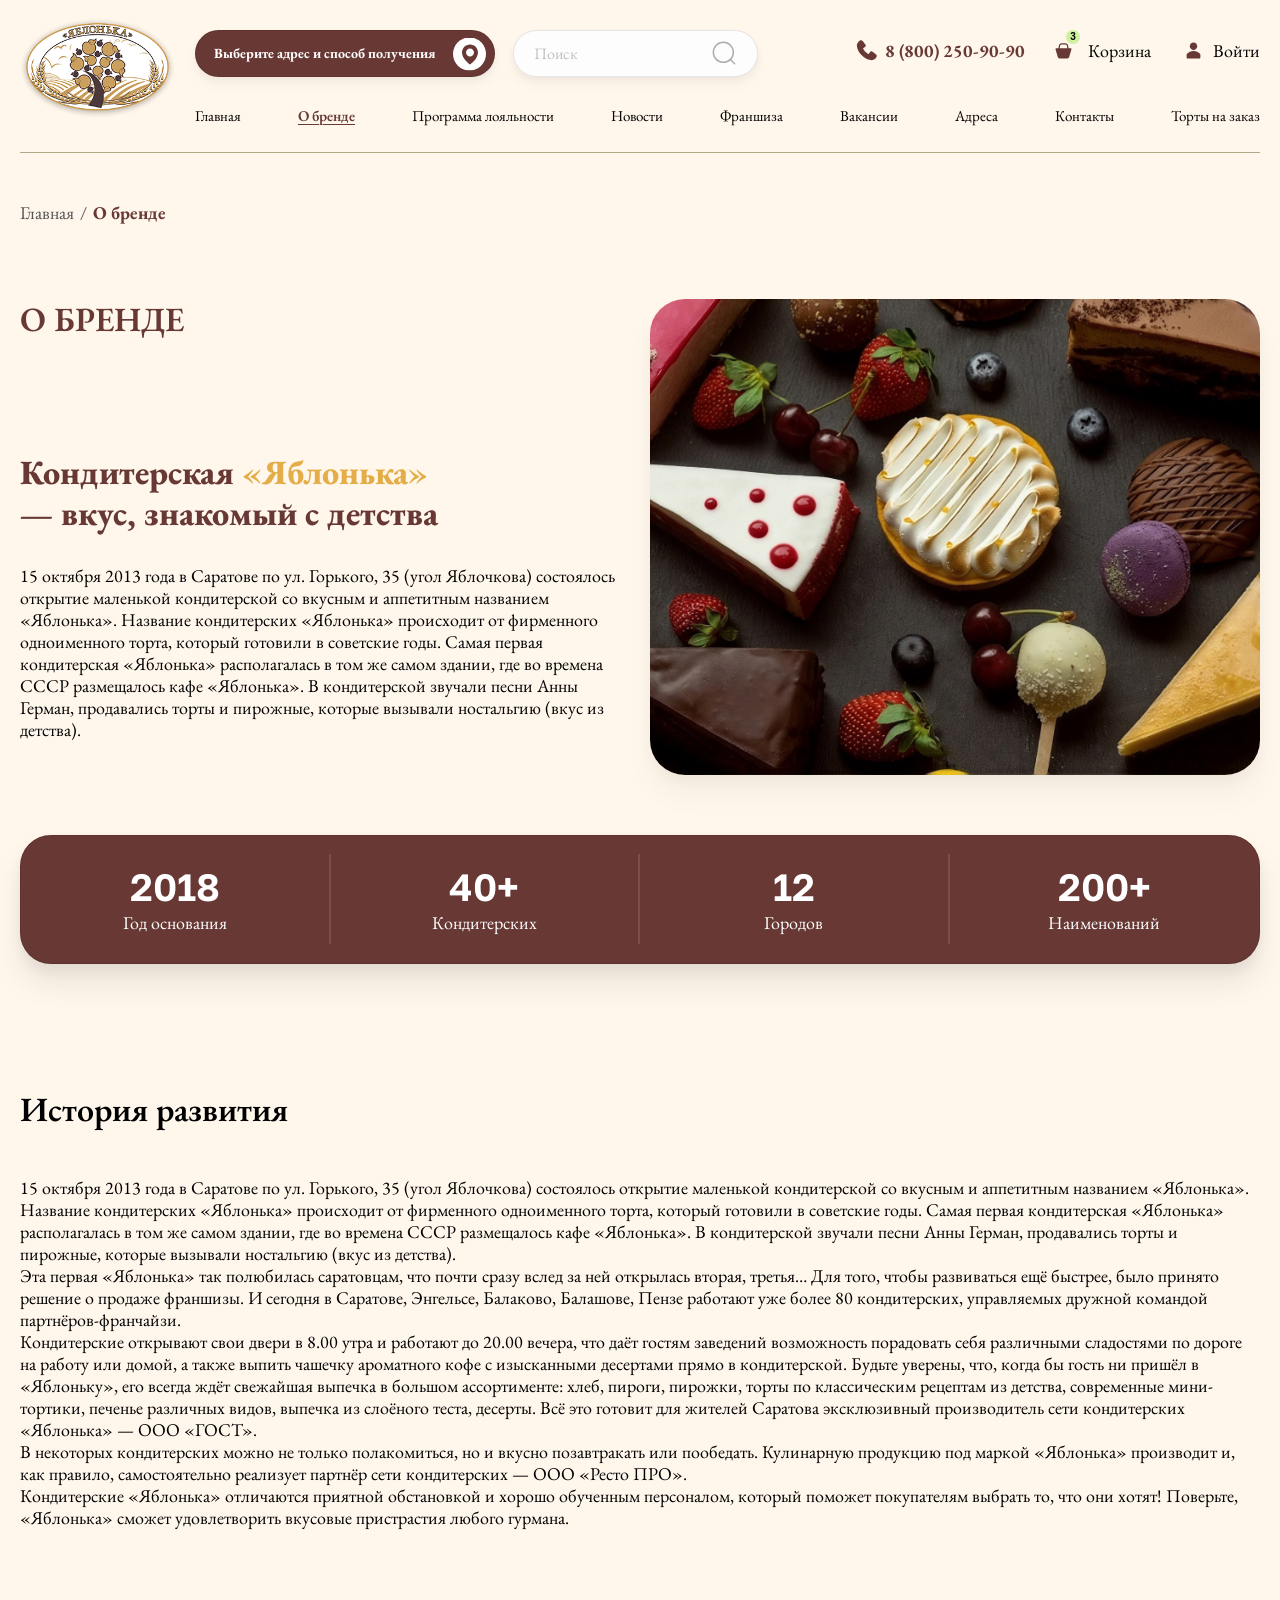
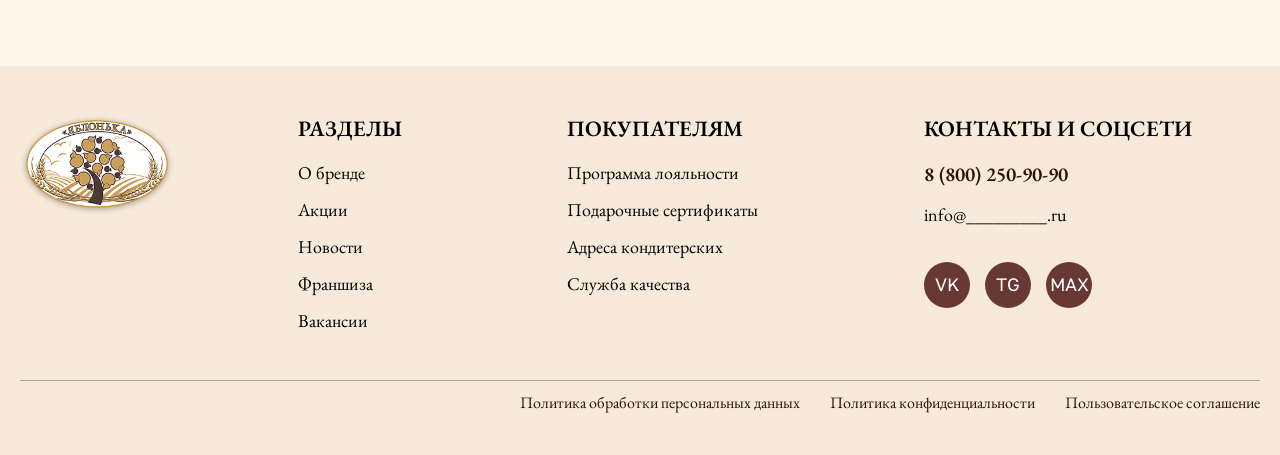
==== about.html @ ccea05e6 "show version1" ====
<!DOCTYPE html>
<html lang="ru">
  <head>
    <meta charset="UTF-8">
    <meta name="viewport" content="width=device-width, initial-scale=1.0">
    <meta name="description" content="История и ценности сети кондитерских «Яблонька».">
    <title>О бренде — Яблонька</title>
    <link rel="icon" href="images/logo.png" type="image/png">

    <link rel="preconnect" href="https://fonts.googleapis.com">
    <link rel="preconnect" href="https://fonts.gstatic.com" crossorigin>
    <link href="https://fonts.googleapis.com/css2?family=EB+Garamond:wght@400;600;700;800&family=Golos+Text:wght@400;600;700&display=swap" rel="stylesheet">

    <link rel="stylesheet" href="vendor/fancybox/fancybox-6.1.15.css">
    <link rel="stylesheet" href="vendor/select2/select2-4.0.13.min.css">
    <link rel="stylesheet" href="css/style.css">
  </head>
  <body>
    <header class="site-header" data-site-header-root>
      <div class="site-header__container">
        <div class="site-header__top">
          <a class="site-header__logo-link" href="index.html" aria-label="Яблонька — главная страница">
            <img class="site-header__logo" src="images/logo.png" alt="Яблонька">
          </a>

          <button class="address-button" type="button" aria-label="Выберите адрес и способ получения" aria-haspopup="dialog" aria-controls="address-modal" data-address-modal-open>
            <span class="address-button__text">Выберите адрес и способ получения</span>
            <span class="address-button__icon-shell" aria-hidden="true">
              <img class="address-button__circle" src="images/address-circle.svg" alt="">
              <img class="address-button__pin" src="images/address-pin.svg" alt="">
            </span>
          </button>

          <form class="site-search site-header__desktop-search" role="search">
            <label class="visually-hidden" for="site-search-desktop">Поиск по сайту</label>
            <input class="site-search__input" id="site-search-desktop" type="search" name="query" placeholder="Поиск">
            <button class="site-search__button" type="submit" aria-label="Найти">
              <img class="site-search__icon" src="images/search.svg" alt="">
            </button>
          </form>

          <a class="site-header__phone" href="tel:88002509090" aria-label="Позвонить по номеру 8 (800) 250-90-90">
            <span class="site-header__phone-icon" aria-hidden="true">
              <img class="site-header__phone-icon-image" src="images/header-decoration.svg" alt="">
            </span>
            <span class="site-header__phone-text">8 (800) 250-90-90</span>
          </a>

          <a class="site-header__cart" href="#" aria-label="Корзина, 3 товара">
            <span class="site-header__cart-icon-shell" aria-hidden="true">
              <img class="site-header__cart-icon" src="images/cart.svg" alt="">
              <span class="site-header__cart-count-shell">
                <img class="site-header__cart-count-circle" src="images/cart-count.svg" alt="">
                <span class="site-header__cart-count">3</span>
              </span>
            </span>
            <span class="site-header__cart-text">Корзина</span>
          </a>

          <a class="site-header__account" href="#">
            <img class="site-header__account-icon" src="images/account.svg" alt="">
            <span>Войти</span>
          </a>

          <button class="site-header__menu-toggle" type="button" aria-expanded="false" aria-controls="site-navigation" aria-label="Открыть меню" data-menu-toggle>
            <span class="site-header__menu-line"></span>
            <span class="site-header__menu-line"></span>
            <span class="site-header__menu-line"></span>
          </button>
        </div>

        <nav class="site-nav" id="site-navigation" aria-label="Основная навигация">
          <div class="site-nav__mobile-tools">
            <form class="site-search site-nav__mobile-search" role="search">
              <label class="visually-hidden" for="site-search-mobile">Поиск по сайту</label>
              <input class="site-search__input" id="site-search-mobile" type="search" name="query" placeholder="Поиск">
              <button class="site-search__button" type="submit" aria-label="Найти">
                <img class="site-search__icon" src="images/search.svg" alt="">
              </button>
            </form>
            <a class="site-nav__mobile-account" href="#">
              <img class="site-nav__mobile-account-icon" src="images/account.svg" alt="">
              <span>Войти</span>
            </a>
          </div>

          <ul class="site-nav__list">
            <li class="site-nav__item"><a class="site-nav__link" href="index.html">Главная</a></li>
            <li class="site-nav__item"><a class="site-nav__link" href="about.html" aria-current="page">О бренде</a></li>
            <li class="site-nav__item"><a class="site-nav__link" href="loyalty.html">Программа лояльности</a></li>
            <li class="site-nav__item"><a class="site-nav__link" href="#">Новости</a></li>
            <li class="site-nav__item"><a class="site-nav__link" href="#">Франшиза</a></li>
            <li class="site-nav__item"><a class="site-nav__link" href="#">Вакансии</a></li>
            <li class="site-nav__item"><a class="site-nav__link" href="#">Адреса</a></li>
            <li class="site-nav__item"><a class="site-nav__link" href="#">Контакты</a></li>
            <li class="site-nav__item"><a class="site-nav__link" href="#">Торты на заказ</a></li>
          </ul>
        </nav>
      </div>
    </header>

    <main class="about-page">
      <div class="container">
        <nav class="breadcrumbs" aria-label="Хлебные крошки">
          <a class="breadcrumbs__link" href="index.html">Главная</a>
          <span class="breadcrumbs__separator" aria-hidden="true">/</span>
          <span class="breadcrumbs__current" aria-current="page">О бренде</span>
        </nav>

        <section class="about-intro" aria-labelledby="about-title">
          <div class="about-intro__content">
            <p class="about-intro__eyebrow">О БРЕНДЕ</p>

            <h1 class="about-intro__title" id="about-title">
              Кондитерская <span class="about-intro__title-accent">«Яблонька»</span><br>
              — вкус, знакомый с детства
            </h1>

            <p class="about-intro__text">
              15 октября 2013 года в Саратове по ул. Горького, 35 (угол Яблочкова) состоялось открытие маленькой кондитерской со вкусным и аппетитным названием «Яблонька». Название кондитерских «Яблонька» происходит от фирменного одноименного торта, который готовили в советские годы. Самая первая кондитерская «Яблонька» располагалась в том же самом здании, где во времена СССР размещалось кафе «Яблонька». В кондитерской звучали песни Анны Герман, продавались торты и пирожные, которые вызывали ностальгию (вкус из детства).
            </p>
          </div>

          <div class="about-intro__media">
            <img class="about-intro__image" src="images/about/about-desserts.png" alt="Торты, пирожные, ягоды и конфеты кондитерской «Яблонька»">
          </div>
        </section>

        <section class="brand-stats" aria-label="Яблонька в цифрах">
          <div class="brand-stats__item">
            <strong class="brand-stats__value">2018</strong>
            <span class="brand-stats__label">Год основания</span>
          </div>
          <div class="brand-stats__item">
            <strong class="brand-stats__value">40+</strong>
            <span class="brand-stats__label">Кондитерских</span>
          </div>
          <div class="brand-stats__item">
            <strong class="brand-stats__value">12</strong>
            <span class="brand-stats__label">Городов</span>
          </div>
          <div class="brand-stats__item">
            <strong class="brand-stats__value">200+</strong>
            <span class="brand-stats__label">Наименований</span>
          </div>
        </section>

        <section class="brand-history" aria-labelledby="history-title">
          <h2 class="brand-history__title" id="history-title">История развития</h2>

          <div class="brand-history__copy">
            <p>
              15 октября 2013 года в Саратове по ул. Горького, 35 (угол Яблочкова) состоялось открытие маленькой кондитерской со вкусным и аппетитным названием «Яблонька». Название кондитерских «Яблонька» происходит от фирменного одноименного торта, который готовили в советские годы. Самая первая кондитерская «Яблонька» располагалась в том же самом здании, где во времена СССР размещалось кафе «Яблонька». В кондитерской звучали песни Анны Герман, продавались торты и пирожные, которые вызывали ностальгию (вкус из детства).
            </p>
            <p>
              Эта первая «Яблонька» так полюбилась саратовцам, что почти сразу вслед за ней открылась вторая, третья… Для того, чтобы развиваться ещё быстрее, было принято решение о продаже франшизы. И сегодня в Саратове, Энгельсе, Балаково, Балашове, Пензе работают уже более 80 кондитерских, управляемых дружной командой партнёров-франчайзи.
            </p>
            <p>
              Кондитерские открывают свои двери в 8.00 утра и работают до 20.00 вечера, что даёт гостям заведений возможность порадовать себя различными сладостями по дороге на работу или домой, а также выпить чашечку ароматного кофе с изысканными десертами прямо в кондитерской. Будьте уверены, что, когда бы гость ни пришёл в «Яблоньку», его всегда ждёт свежайшая выпечка в большом ассортименте: хлеб, пироги, пирожки, торты по классическим рецептам из детства, современные мини-тортики, печенье различных видов, выпечка из слоёного теста, десерты. Всё это готовит для жителей Саратова эксклюзивный производитель сети кондитерских «Яблонька» — ООО «ГОСТ».
            </p>
            <p>
              В некоторых кондитерских можно не только полакомиться, но и вкусно позавтракать или пообедать. Кулинарную продукцию под маркой «Яблонька» производит и, как правило, самостоятельно реализует партнёр сети кондитерских — ООО «Ресто ПРО».
            </p>
            <p>
              Кондитерские «Яблонька» отличаются приятной обстановкой и хорошо обученным персоналом, который поможет покупателям выбрать то, что они хотят! Поверьте, «Яблонька» сможет удовлетворить вкусовые пристрастия любого гурмана.
            </p>
          </div>
        </section>
      </div>
    </main>

    <footer class="site-footer">
      <div class="container">
        <div class="site-footer__top">
          <div class="site-footer__brand">
            <a class="site-footer__logo-link" href="index.html" aria-label="Яблонька — главная страница">
              <img class="site-footer__logo" src="images/logo.png" alt="Яблонька">
            </a>
          </div>

          <section class="site-footer__column" aria-labelledby="footer-sections">
            <h2 class="site-footer__title" id="footer-sections">РАЗДЕЛЫ</h2>
            <ul class="site-footer__list">
              <li><a class="site-footer__link" href="about.html">О бренде</a></li>
              <li><a class="site-footer__link" href="#">Акции</a></li>
              <li><a class="site-footer__link" href="#">Новости</a></li>
              <li><a class="site-footer__link" href="#">Франшиза</a></li>
              <li><a class="site-footer__link" href="#">Вакансии</a></li>
            </ul>
          </section>

          <section class="site-footer__column" aria-labelledby="footer-customers">
            <h2 class="site-footer__title" id="footer-customers">ПОКУПАТЕЛЯМ</h2>
            <ul class="site-footer__list">
              <li><a class="site-footer__link" href="loyalty.html">Программа лояльности</a></li>
              <li><a class="site-footer__link" href="#">Подарочные сертификаты</a></li>
              <li><a class="site-footer__link" href="#">Адреса кондитерских</a></li>
              <li><a class="site-footer__link" href="#">Служба качества</a></li>
            </ul>
          </section>

          <section class="site-footer__contacts" aria-labelledby="footer-contacts">
            <h2 class="site-footer__title" id="footer-contacts">КОНТАКТЫ И СОЦСЕТИ</h2>
            <a class="site-footer__phone" href="tel:88002509090">8 (800) 250-90-90</a>
            <a class="site-footer__email" href="mailto:info@_________.ru">info@_________.ru</a>
            <div class="site-footer__socials">
              <a class="site-footer__social-link" href="#" aria-label="VK">
                <span class="site-footer__social-label">VK</span>
              </a>
              <a class="site-footer__social-link" href="#" aria-label="TG">
                <span class="site-footer__social-label">TG</span>
              </a>
              <a class="site-footer__social-link" href="#" aria-label="TG">
                <span class="site-footer__social-label">MAX</span>
              </a>
            </div>
          </section>
        </div>

        <div class="site-footer__bottom">
          <a class="site-footer__legal-link" href="#">Политика обработки персональных данных</a>
          <a class="site-footer__legal-link" href="#">Политика конфиденциальности</a>
          <a class="site-footer__legal-link" href="#">Пользовательское соглашение</a>
        </div>
      </div>
    </footer>

    <div class="address-modal" id="address-modal" data-display="block" data-selectable>
      <div class="address-modal__window">
        <div class="address-modal__header">
          <h2 class="address-modal__title" id="address-modal-title">Мои адреса</h2>
          <button class="address-modal__close" type="button" aria-label="Закрыть окно выбора адреса" data-address-modal-close data-fancybox-close autofocus>
            <img class="address-modal__close-icon" src="images/modal-close.svg" alt="" width="29" height="29">
          </button>
        </div>

        <form class="address-modal__form" data-address-form>
          <div class="address-tabs" role="tablist" aria-label="Способ получения заказа">
            <button class="address-tabs__tab address-tabs__tab--active" id="address-tab-delivery" type="button" role="tab" aria-selected="true" aria-controls="address-panel-delivery" data-address-tab="delivery">
              <span class="address-tabs__icon-shell" aria-hidden="true">
                <img class="address-tabs__icon address-tabs__icon--default" src="images/delivery.svg" alt="" width="24" height="24">
                <img class="address-tabs__icon address-tabs__icon--active" src="images/delivery-active.svg" alt="" width="24" height="24">
              </span>
              Доставка
            </button>
            <button class="address-tabs__tab" id="address-tab-pickup" type="button" role="tab" aria-selected="false" aria-controls="address-panel-pickup" tabindex="-1" data-address-tab="pickup">
              <span class="address-tabs__icon-shell address-tabs__icon-shell--pickup" aria-hidden="true">
                <img class="address-tabs__icon address-tabs__icon--default" src="images/pickup.svg" alt="" width="21" height="19">
                <img class="address-tabs__icon address-tabs__icon--active" src="images/pickup-active.svg" alt="" width="21" height="19">
              </span>
              Самовывоз
            </button>
          </div>

          <p class="address-modal__description" id="address-modal-description">От указанного адреса и способа получения заказа зависит ассортимент и цены на товары</p>
          <a class="address-modal__map-link" href="#">Посмотреть все ПВЗ на карте</a>

          <div class="address-modal__panel" id="address-panel-delivery" role="tabpanel" aria-labelledby="address-tab-delivery" data-address-panel="delivery">
            <div class="address-select">
              <label class="visually-hidden" for="delivery-address">Адрес доставки</label>
              <!-- Демонстрационные варианты: заменить адресами из бэкенда. -->
              <select class="address-select__input" id="delivery-address" name="delivery-address" data-address-select="delivery" data-placeholder="Выберите адрес доставки">
                <option value=""></option>
                <option value="delivery-radishcheva">г. Саратов, ул. Радищева, 24</option>
                <option value="delivery-gorkogo">г. Саратов, ул. Горького, 35</option>
                <option value="delivery-moskovskaya">г. Саратов, ул. Московская, 72</option>
                <option value="delivery-chapaeva">г. Саратов, ул. Чапаева, 56</option>
                <option value="delivery-stroiteley">г. Саратов, пр-т Строителей, 36</option>
                <option value="delivery-chekhova">г. Саратов, ул. Чехова, 2</option>
                <option value="delivery-lebedeva">г. Саратов, ул. Лебедева-Кумача, 70</option>
                <option value="delivery-burovaya">г. Саратов, ул. Буровая, 25</option>
                <option value="delivery-engels">г. Энгельс, ул. Тельмана, 10</option>
                <option value="delivery-balakovo">г. Балаково, ул. Ленина, 20</option>
              </select>
              <button class="address-select__clear" type="button" aria-label="Очистить адрес доставки" hidden data-address-clear="delivery"></button>
            </div>
          </div>

          <div class="address-modal__panel" id="address-panel-pickup" role="tabpanel" aria-labelledby="address-tab-pickup" hidden data-address-panel="pickup">
            <div class="address-select">
              <label class="visually-hidden" for="pickup-address">Адрес кондитерской для самовывоза</label>
              <!-- Демонстрационные варианты из макета: заменить данными бэкенда. -->
              <select class="address-select__input" id="pickup-address" name="pickup-address" data-address-select="pickup" data-placeholder="Выберите адрес кондитерской">
                <option value=""></option>
                <option value="pickup-radishcheva">г. Саратов, ул. Радищева, 24</option>
                <option value="pickup-batavina">г. Саратов, ул. Батавина, 1</option>
                <option value="pickup-happy-mall-1">г. Саратов, Вольский тракт, 2 (ТК «Happy Молл 1»)</option>
                <option value="pickup-happy-mall-2">г. Саратов, Вольский тракт, 2/1 (ТК «Happy Молл 2»)</option>
                <option value="pickup-stroiteley-36">г. Саратов, пр-т Строителей, 36</option>
                <option value="pickup-chekhova">г. Саратов, ул. Чехова, 2</option>
                <option value="pickup-tau">г. Саратов, ул. 3-я Дачная (ТРЦ «ТАУ Галерея»)</option>
                <option value="pickup-tau-opposite">г. Саратов, ул. 3-я Дачная (напротив ТРЦ «ТАУ Галерея»)</option>
                <option value="pickup-lebedeva">г. Саратов, ул. Лебедева Кумача, 70к</option>
                <option value="pickup-atrio">г. Саратов, пр-т Строителей, 1 (ТЦ «АТРИО»)</option>
                <option value="pickup-burovaya">г. Саратов, ул. Буровая, 25</option>
              </select>
              <button class="address-select__clear" type="button" aria-label="Очистить адрес самовывоза" hidden data-address-clear="pickup"></button>
            </div>
          </div>

          <button class="address-modal__confirm" type="submit" disabled>Подтвердить</button>
        </form>
      </div>
    </div>

    <script src="vendor/jquery/jquery-3.7.1.min.js" defer></script>
    <script src="vendor/select2/select2-4.0.13.min.js" defer></script>
    <script src="vendor/fancybox/fancybox-6.1.15.umd.js" defer></script>
    <script type="module" src="js/app.js"></script>
  </body>
</html>
---- css/style.css ----
@import url("./base.css");
@import url("./components.css");
@import url("./address-modal.css");
@import url("./pages/index.css");
@import url("./pages/about.css");
@import url("./pages/catalog.css");
@import url("./pages/product.css");
@import url("./pages/loyalty.css");
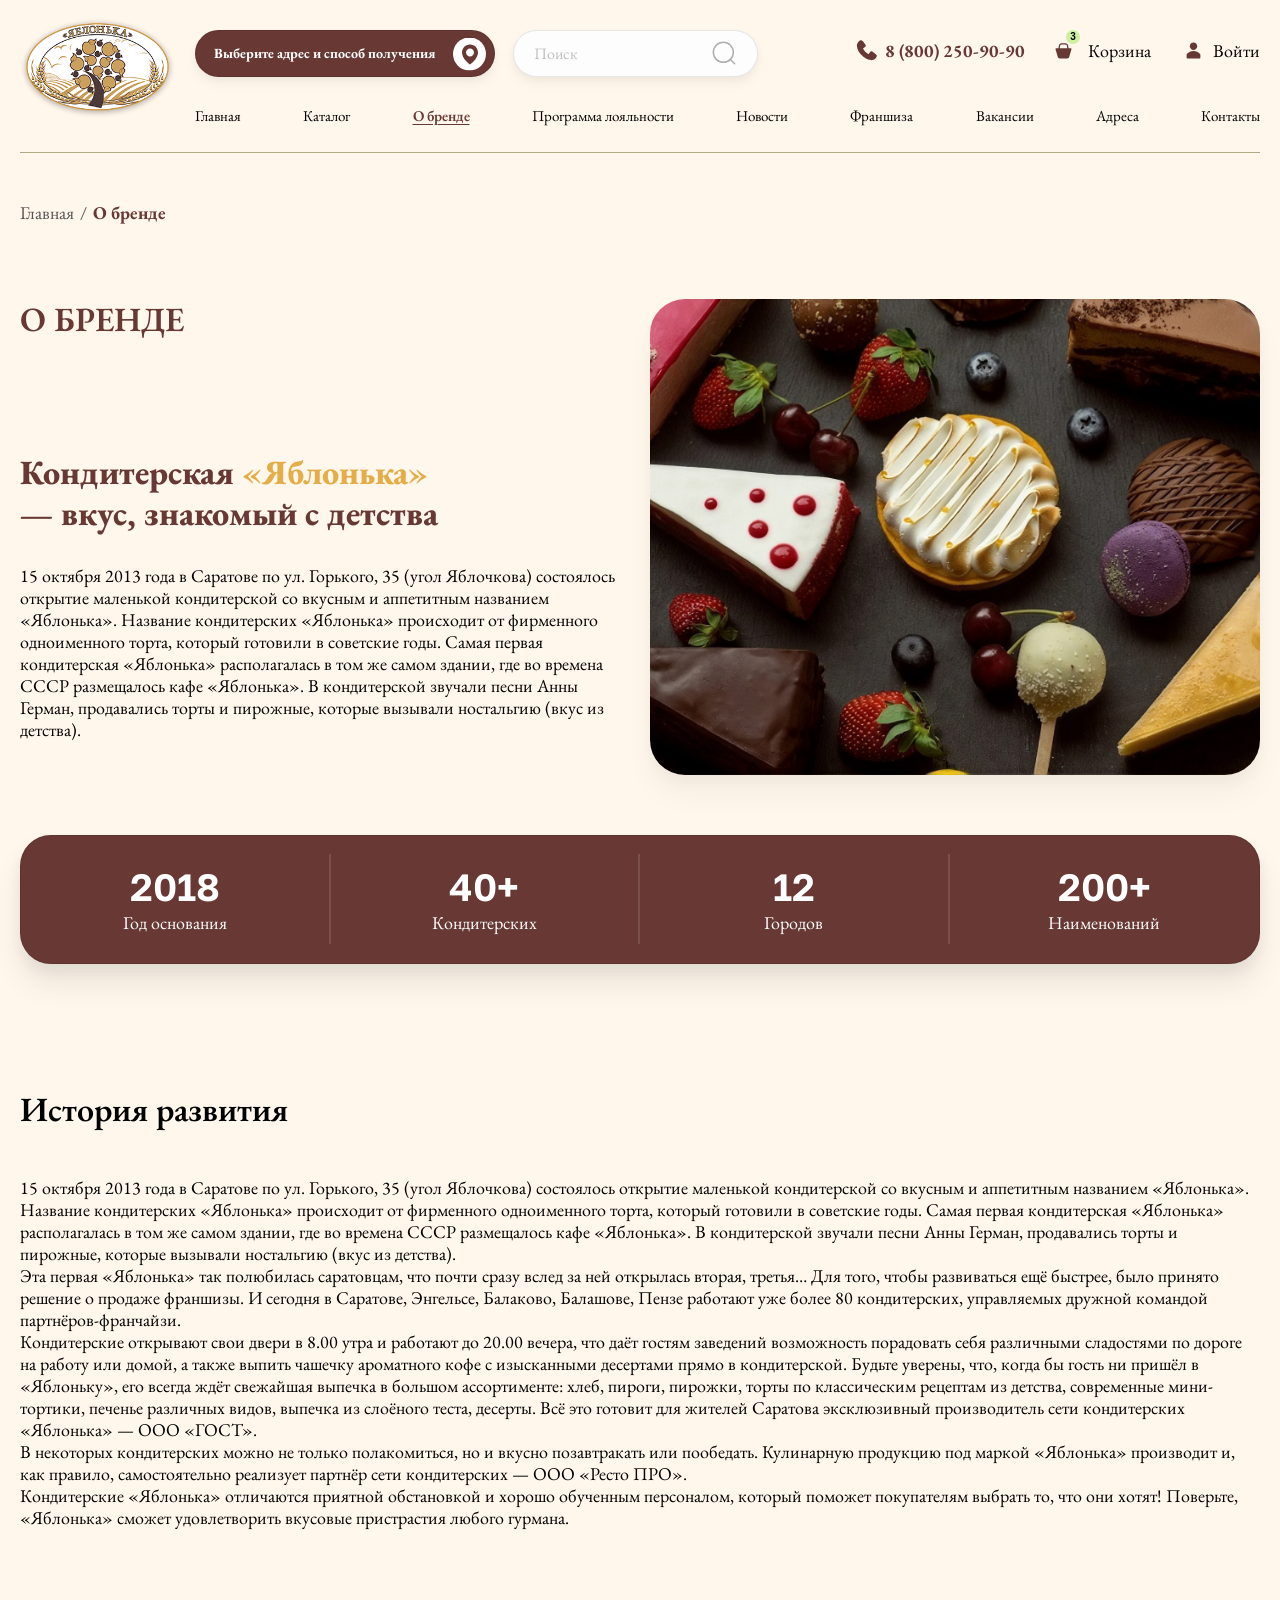
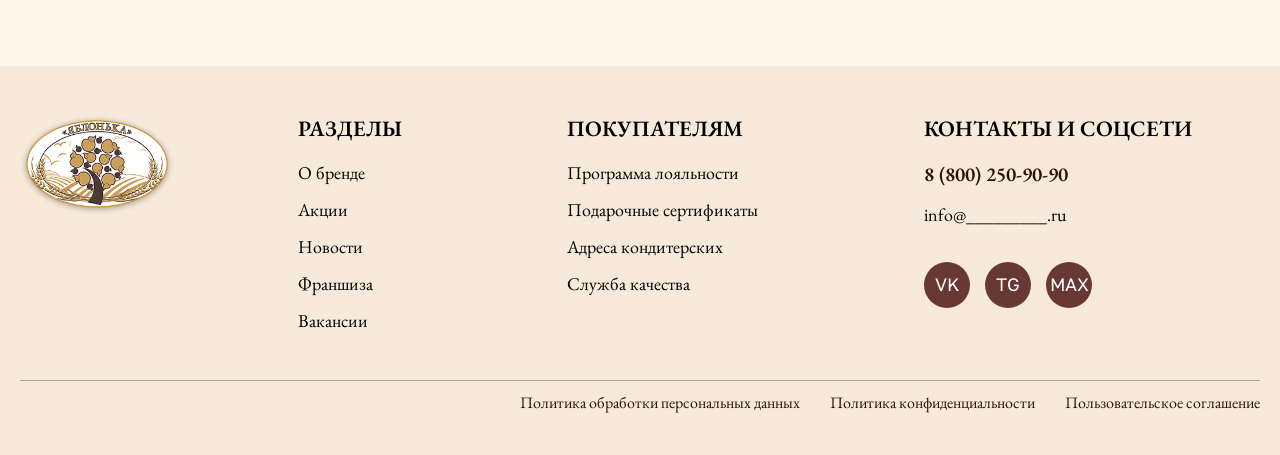
==== commit f3d972cc: "fix" ====
--- a/about.html
+++ b/about.html
@@ -3,7 +3,7 @@
   <head>
     <meta charset="UTF-8">
     <meta name="viewport" content="width=device-width, initial-scale=1.0">
-    <meta name="description" content="История и ценности сети кондитерских «Яблонька».">
+    <meta name="description" content="">
     <title>О бренде — Яблонька</title>
     <link rel="icon" href="images/logo.png" type="image/png">
 
@@ -86,14 +86,14 @@
 
           <ul class="site-nav__list">
             <li class="site-nav__item"><a class="site-nav__link" href="index.html">Главная</a></li>
+            <li class="site-nav__item"><a class="site-nav__link" href="catalog.html">Каталог</a></li>
             <li class="site-nav__item"><a class="site-nav__link" href="about.html" aria-current="page">О бренде</a></li>
             <li class="site-nav__item"><a class="site-nav__link" href="loyalty.html">Программа лояльности</a></li>
             <li class="site-nav__item"><a class="site-nav__link" href="#">Новости</a></li>
             <li class="site-nav__item"><a class="site-nav__link" href="#">Франшиза</a></li>
             <li class="site-nav__item"><a class="site-nav__link" href="#">Вакансии</a></li>
             <li class="site-nav__item"><a class="site-nav__link" href="#">Адреса</a></li>
-            <li class="site-nav__item"><a class="site-nav__link" href="#">Контакты</a></li>
-            <li class="site-nav__item"><a class="site-nav__link" href="#">Торты на заказ</a></li>
+            <li class="site-nav__item"><a class="site-nav__link" href="contacts.html">Контакты</a></li>
           </ul>
         </nav>
       </div>
@@ -195,7 +195,7 @@
               <li><a class="site-footer__link" href="loyalty.html">Программа лояльности</a></li>
               <li><a class="site-footer__link" href="#">Подарочные сертификаты</a></li>
               <li><a class="site-footer__link" href="#">Адреса кондитерских</a></li>
-              <li><a class="site-footer__link" href="#">Служба качества</a></li>
+              <li><a class="site-footer__link" href="contacts.html#quality-service">Служба качества</a></li>
             </ul>
           </section>
 
@@ -253,46 +253,29 @@
           </div>
 
           <p class="address-modal__description" id="address-modal-description">От указанного адреса и способа получения заказа зависит ассортимент и цены на товары</p>
-          <a class="address-modal__map-link" href="#">Посмотреть все ПВЗ на карте</a>
 
           <div class="address-modal__panel" id="address-panel-delivery" role="tabpanel" aria-labelledby="address-tab-delivery" data-address-panel="delivery">
-            <div class="address-select">
-              <label class="visually-hidden" for="delivery-address">Адрес доставки</label>
-              <!-- Демонстрационные варианты: заменить адресами из бэкенда. -->
-              <select class="address-select__input" id="delivery-address" name="delivery-address" data-address-select="delivery" data-placeholder="Выберите адрес доставки">
-                <option value=""></option>
-                <option value="delivery-radishcheva">г. Саратов, ул. Радищева, 24</option>
-                <option value="delivery-gorkogo">г. Саратов, ул. Горького, 35</option>
-                <option value="delivery-moskovskaya">г. Саратов, ул. Московская, 72</option>
-                <option value="delivery-chapaeva">г. Саратов, ул. Чапаева, 56</option>
-                <option value="delivery-stroiteley">г. Саратов, пр-т Строителей, 36</option>
-                <option value="delivery-chekhova">г. Саратов, ул. Чехова, 2</option>
-                <option value="delivery-lebedeva">г. Саратов, ул. Лебедева-Кумача, 70</option>
-                <option value="delivery-burovaya">г. Саратов, ул. Буровая, 25</option>
-                <option value="delivery-engels">г. Энгельс, ул. Тельмана, 10</option>
-                <option value="delivery-balakovo">г. Балаково, ул. Ленина, 20</option>
-              </select>
-              <button class="address-select__clear" type="button" aria-label="Очистить адрес доставки" hidden data-address-clear="delivery"></button>
+            <div class="address-modal__delivery-fields">
+              <div class="address-select">
+                <label class="visually-hidden" for="delivery-address">Улица доставки</label>
+                <select class="address-select__input" id="delivery-address" name="delivery-address" data-address-select="delivery" data-placeholder="Введите улицу доставки" required>
+                  <option value=""></option>
+                </select>
+                <button class="address-select__clear" type="button" aria-label="Очистить улицу доставки" hidden data-address-clear="delivery"></button>
+              </div>
+              <div class="address-modal__house-field">
+                <label class="visually-hidden" for="delivery-house">Номер дома</label>
+                <input class="address-modal__house-input" id="delivery-house" name="delivery-house" type="text" inputmode="numeric" pattern="[0-9]+" autocomplete="address-line2" placeholder="Дом" required data-address-house>
+              </div>
             </div>
           </div>
 
-          <div class="address-modal__panel" id="address-panel-pickup" role="tabpanel" aria-labelledby="address-tab-pickup" hidden data-address-panel="pickup">
+          <div class="address-modal__panel address-modal__panel--pickup" id="address-panel-pickup" role="tabpanel" aria-labelledby="address-tab-pickup" hidden data-address-panel="pickup">
+            <button class="address-modal__map-link" type="button" data-pickup-map-open>Посмотреть все ПВЗ на карте</button>
             <div class="address-select">
               <label class="visually-hidden" for="pickup-address">Адрес кондитерской для самовывоза</label>
-              <!-- Демонстрационные варианты из макета: заменить данными бэкенда. -->
               <select class="address-select__input" id="pickup-address" name="pickup-address" data-address-select="pickup" data-placeholder="Выберите адрес кондитерской">
                 <option value=""></option>
-                <option value="pickup-radishcheva">г. Саратов, ул. Радищева, 24</option>
-                <option value="pickup-batavina">г. Саратов, ул. Батавина, 1</option>
-                <option value="pickup-happy-mall-1">г. Саратов, Вольский тракт, 2 (ТК «Happy Молл 1»)</option>
-                <option value="pickup-happy-mall-2">г. Саратов, Вольский тракт, 2/1 (ТК «Happy Молл 2»)</option>
-                <option value="pickup-stroiteley-36">г. Саратов, пр-т Строителей, 36</option>
-                <option value="pickup-chekhova">г. Саратов, ул. Чехова, 2</option>
-                <option value="pickup-tau">г. Саратов, ул. 3-я Дачная (ТРЦ «ТАУ Галерея»)</option>
-                <option value="pickup-tau-opposite">г. Саратов, ул. 3-я Дачная (напротив ТРЦ «ТАУ Галерея»)</option>
-                <option value="pickup-lebedeva">г. Саратов, ул. Лебедева Кумача, 70к</option>
-                <option value="pickup-atrio">г. Саратов, пр-т Строителей, 1 (ТЦ «АТРИО»)</option>
-                <option value="pickup-burovaya">г. Саратов, ул. Буровая, 25</option>
               </select>
               <button class="address-select__clear" type="button" aria-label="Очистить адрес самовывоза" hidden data-address-clear="pickup"></button>
             </div>
@@ -300,6 +283,31 @@
 
           <button class="address-modal__confirm" type="submit" disabled>Подтвердить</button>
         </form>
+      </div>
+    </div>
+
+    <div class="pickup-map" id="pickup-map" data-display="block" data-selectable>
+      <div class="pickup-map__window">
+        <div class="pickup-map__header">
+          <h2 class="pickup-map__title" id="pickup-map-title">Пункты самовывоза</h2>
+          <button class="pickup-map__close" type="button" aria-label="Закрыть карту пунктов самовывоза" data-pickup-map-close data-fancybox-close>
+            <img src="images/modal-close.svg" alt="" width="29" height="29">
+          </button>
+        </div>
+        <p class="pickup-map__description">Выберите кондитерскую на карте</p>
+        <div class="pickup-map__map-shell" data-pickup-map-shell role="group" tabindex="0" aria-label="Карта пунктов самовывоза" aria-describedby="pickup-map-keyboard-help">
+          <p class="visually-hidden" id="pickup-map-keyboard-help">Переключайте пункты стрелками, затем нажмите Enter, чтобы перейти к кнопке «Выбрать».</p>
+          <div class="pickup-map__canvas" data-pickup-map-canvas aria-label="Карта пунктов самовывоза"></div>
+          <p class="pickup-map__status" data-pickup-map-status role="status">Загружаем карту…</p>
+          <article class="pickup-map__card" data-pickup-map-card hidden>
+            <h3 class="pickup-map__card-title" data-pickup-shop-name></h3>
+            <p class="pickup-map__card-address" data-pickup-shop-address></p>
+            <p class="pickup-map__card-detail" data-pickup-shop-hours></p>
+            <p class="pickup-map__card-detail" data-pickup-shop-phone></p>
+            <p class="pickup-map__card-detail" data-pickup-shop-descr></p>
+            <button class="pickup-map__select" type="button" data-pickup-map-select>Выбрать</button>
+          </article>
+        </div>
       </div>
     </div>
 
--- a/css/style.css
+++ b/css/style.css
@@ -6,3 +6,5 @@
 @import url("./pages/catalog.css");
 @import url("./pages/product.css");
 @import url("./pages/loyalty.css");
+@import url("./pages/contacts.css");
+@import url("./pages/social.css");
